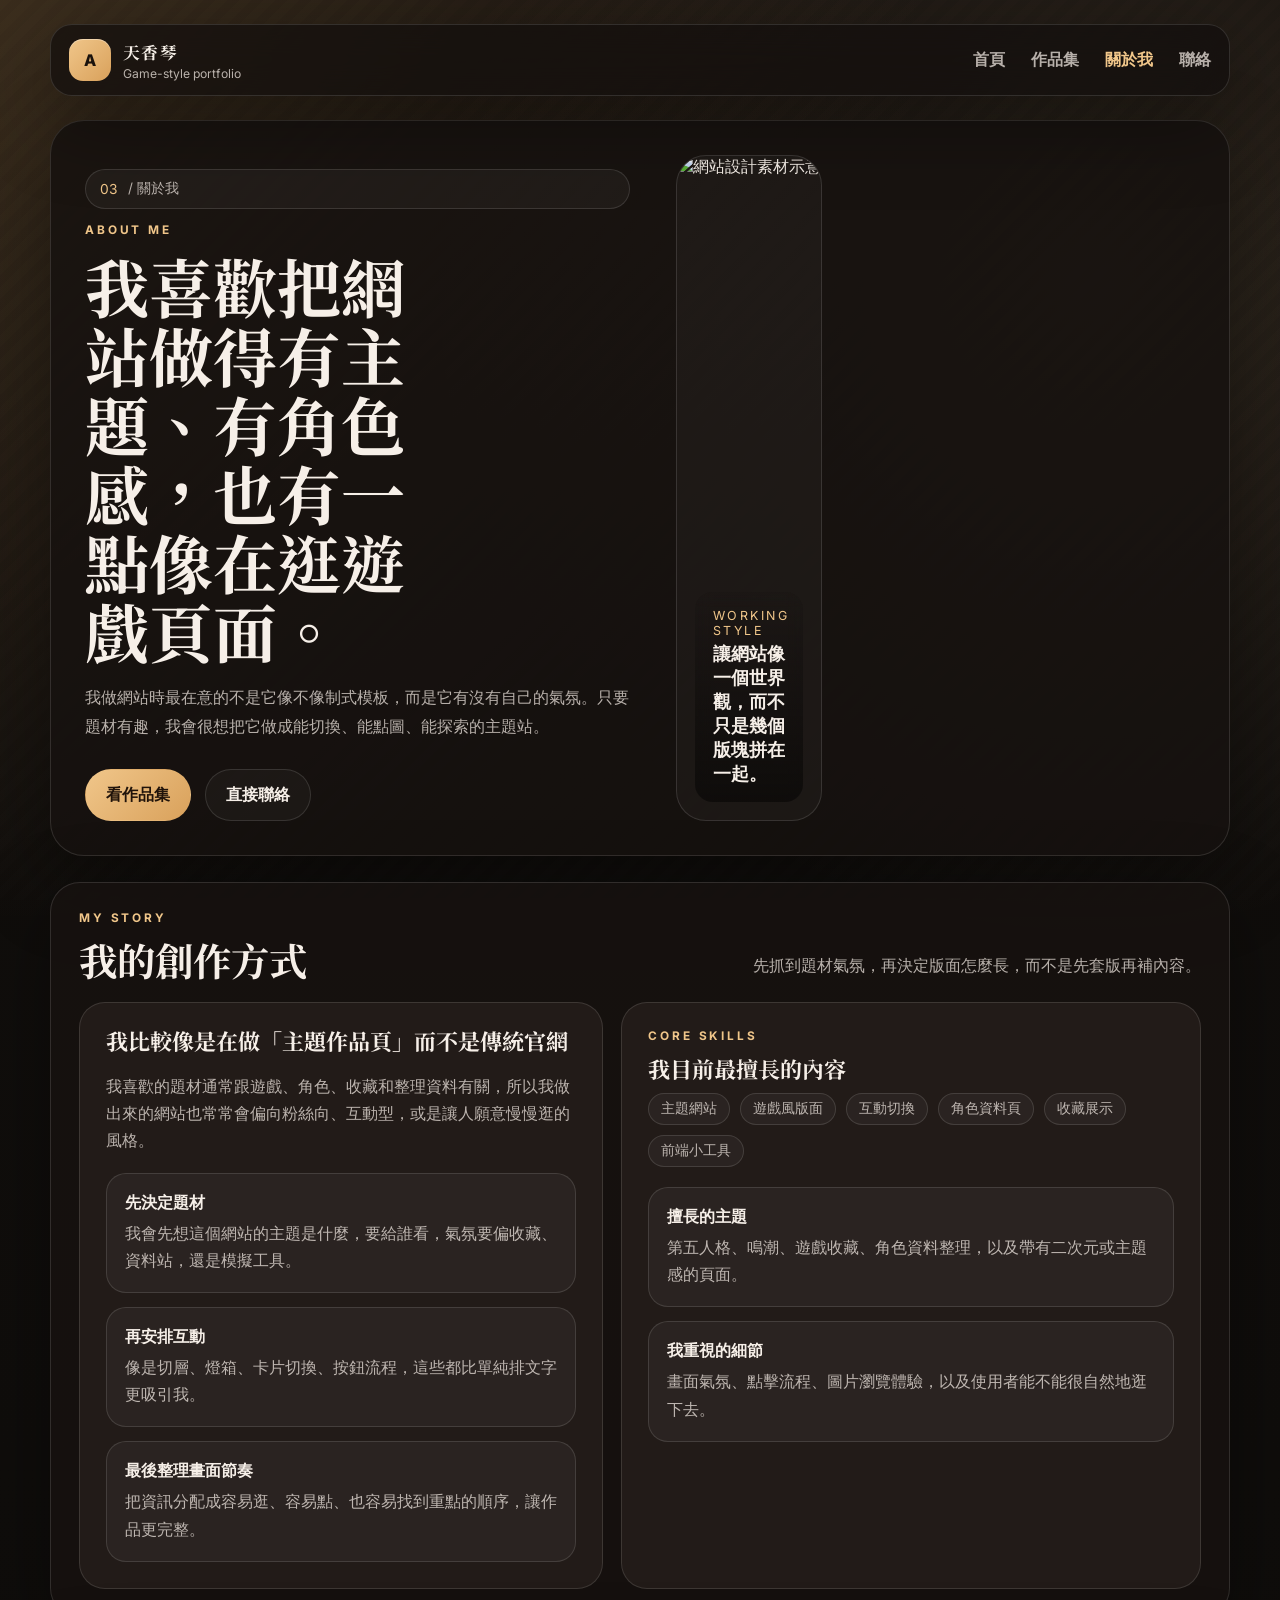
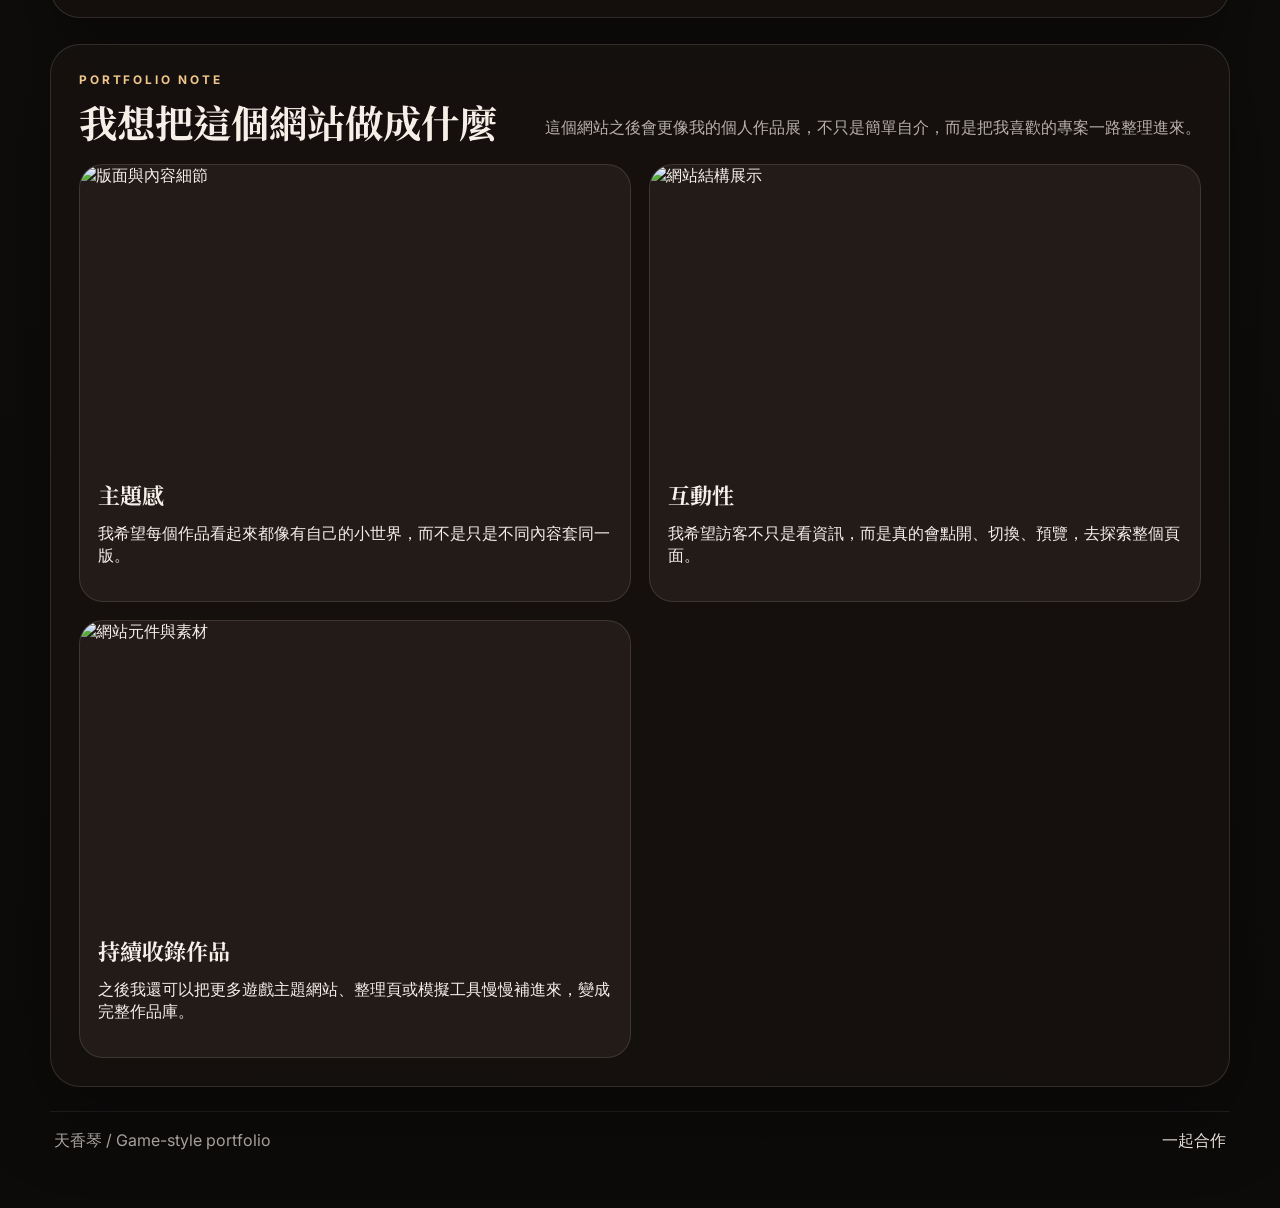
==== about.html @ 97393bc8 "Add files via upload" ====
<!DOCTYPE html>
<html lang="zh-Hant">
<head>
  <meta charset="UTF-8" />
  <meta name="viewport" content="width=device-width, initial-scale=1.0" />
  <title>關於我 | 天香琴</title>
  <meta name="description" content="天香琴的創作風格、遊戲主題偏好與作品方向。" />
  <link rel="preconnect" href="https://fonts.googleapis.com" />
  <link rel="preconnect" href="https://fonts.gstatic.com" crossorigin />
  <link href="https://fonts.googleapis.com/css2?family=Noto+Serif+TC:wght@500;600;700;900&family=Inter:wght@400;500;600;700;800&display=swap" rel="stylesheet" />
  <link rel="stylesheet" href="styles.css" />
</head>
<body>
  <div class="page-shell">
    <header class="topbar">
      <a class="brand" href="index.html">
        <span class="brand-mark">A</span>
        <span>
          <strong>天香琴</strong>
          <small>Game-style portfolio</small>
        </span>
      </a>

      <button class="menu-toggle" type="button" aria-label="切換選單" aria-expanded="false" aria-controls="site-nav">
        <span></span>
        <span></span>
      </button>

      <nav id="site-nav" class="site-nav">
        <a href="index.html">首頁</a>
        <a href="works.html">作品集</a>
        <a href="about.html">關於我</a>
        <a href="contact.html">聯絡</a>
      </nav>
    </header>

    <main>
      <section class="hero page-hero reveal">
        <div class="hero-copy">
          <p class="page-breadcrumb"><span>03</span> / 關於我</p>
          <p class="eyebrow">About me</p>
          <h1>我喜歡把網站做得有主題、有角色感，也有一點像在逛遊戲頁面。</h1>
          <p class="page-intro">
            我做網站時最在意的不是它像不像制式模板，而是它有沒有自己的氣氛。只要題材有趣，我會很想把它做成能切換、能點圖、能探索的主題站。
          </p>
          <div class="hero-actions">
            <a class="btn btn-primary" href="works.html">看作品集</a>
            <a class="btn btn-secondary" href="contact.html">直接聯絡</a>
          </div>
        </div>

        <div class="hero-visual">
          <div class="glass-card float-card">
            <img src="c01.jpg" alt="網站設計素材示意" />
            <div class="visual-caption">
              <p>Working style</p>
              <strong>讓網站像一個世界觀，而不只是幾個版塊拼在一起。</strong>
            </div>
          </div>
        </div>
      </section>

      <section class="section reveal">
        <div class="section-heading">
          <div>
            <p class="eyebrow">My story</p>
            <h2>我的創作方式</h2>
          </div>
          <p class="section-lead">先抓到題材氣氛，再決定版面怎麼長，而不是先套版再補內容。</p>
        </div>

        <div class="story-grid">
          <div class="story-panel">
            <h3>我比較像是在做「主題作品頁」而不是傳統官網</h3>
            <p class="lead">
              我喜歡的題材通常跟遊戲、角色、收藏和整理資料有關，所以我做出來的網站也常常會偏向粉絲向、互動型，或是讓人願意慢慢逛的風格。
            </p>
            <div class="timeline">
              <div class="timeline-item">
                <strong>先決定題材</strong>
                <span>我會先想這個網站的主題是什麼，要給誰看，氣氛要偏收藏、資料站，還是模擬工具。</span>
              </div>
              <div class="timeline-item">
                <strong>再安排互動</strong>
                <span>像是切層、燈箱、卡片切換、按鈕流程，這些都比單純排文字更吸引我。</span>
              </div>
              <div class="timeline-item">
                <strong>最後整理畫面節奏</strong>
                <span>把資訊分配成容易逛、容易點、也容易找到重點的順序，讓作品更完整。</span>
              </div>
            </div>
          </div>

          <div class="detail-panel">
            <p class="eyebrow">Core skills</p>
            <h3>我目前最擅長的內容</h3>
            <div class="case-meta">
              <span>主題網站</span>
              <span>遊戲風版面</span>
              <span>互動切換</span>
              <span>角色資料頁</span>
              <span>收藏展示</span>
              <span>前端小工具</span>
            </div>
            <div class="timeline" style="margin-top: 20px;">
              <div class="timeline-item">
                <strong>擅長的主題</strong>
                <span>第五人格、鳴潮、遊戲收藏、角色資料整理，以及帶有二次元或主題感的頁面。</span>
              </div>
              <div class="timeline-item">
                <strong>我重視的細節</strong>
                <span>畫面氣氛、點擊流程、圖片瀏覽體驗，以及使用者能不能很自然地逛下去。</span>
              </div>
            </div>
          </div>
        </div>
      </section>

      <section class="section reveal">
        <div class="section-heading">
          <div>
            <p class="eyebrow">Portfolio note</p>
            <h2>我想把這個網站做成什麼</h2>
          </div>
          <p class="section-lead">這個網站之後會更像我的個人作品展，不只是簡單自介，而是把我喜歡的專案一路整理進來。</p>
        </div>

        <div class="case-grid">
          <div class="case-card">
            <img src="c02.jpg" alt="版面與內容細節" />
            <div class="case-body">
              <h3>主題感</h3>
              <p>我希望每個作品看起來都像有自己的小世界，而不是只是不同內容套同一版。</p>
            </div>
          </div>
          <div class="case-card">
            <img src="c03.jpg" alt="網站結構展示" />
            <div class="case-body">
              <h3>互動性</h3>
              <p>我希望訪客不只是看資訊，而是真的會點開、切換、預覽，去探索整個頁面。</p>
            </div>
          </div>
          <div class="case-card">
            <img src="c04.jpg" alt="網站元件與素材" />
            <div class="case-body">
              <h3>持續收錄作品</h3>
              <p>之後我還可以把更多遊戲主題網站、整理頁或模擬工具慢慢補進來，變成完整作品庫。</p>
            </div>
          </div>
        </div>
      </section>

      <footer class="site-footer">
        <span>天香琴 / Game-style portfolio</span>
        <a href="contact.html">一起合作</a>
      </footer>
    </main>
  </div>

  <div class="backdrop" hidden></div>
  <script src="script.js"></script>
</body>
</html>
---- styles.css ----
:root {
  color-scheme: dark;
  --bg: #0f0d0b;
  --bg-soft: rgba(255, 255, 255, 0.05);
  --panel: rgba(23, 18, 16, 0.86);
  --panel-strong: rgba(36, 29, 25, 0.92);
  --text: #f6efe8;
  --muted: rgba(246, 239, 232, 0.72);
  --line: rgba(255, 255, 255, 0.12);
  --accent: #d9a15b;
  --accent-strong: #f0c68a;
  --shadow: 0 26px 80px rgba(0, 0, 0, 0.38);
}

* {
  box-sizing: border-box;
}

html {
  scroll-behavior: smooth;
}

body {
  margin: 0;
  font-family: "Inter", system-ui, sans-serif;
  background:
    radial-gradient(circle at top left, rgba(217, 161, 91, 0.2), transparent 30%),
    radial-gradient(circle at 85% 10%, rgba(240, 198, 138, 0.12), transparent 24%),
    linear-gradient(180deg, #120f0d 0%, #0f0d0b 52%, #0d0b0a 100%);
  color: var(--text);
}

body::before {
  content: "";
  position: fixed;
  inset: 0;
  pointer-events: none;
  opacity: 0.08;
  background-image: linear-gradient(135deg, rgba(255, 255, 255, 0.35) 25%, transparent 25%, transparent 50%, rgba(255, 255, 255, 0.35) 50%, rgba(255, 255, 255, 0.35) 75%, transparent 75%, transparent);
  background-size: 24px 24px;
  mix-blend-mode: soft-light;
}

img {
  display: block;
  width: 100%;
}

button,
input,
textarea {
  font: inherit;
}

button {
  cursor: pointer;
}

.page-shell {
  width: min(1180px, calc(100% - 32px));
  margin: 0 auto;
  padding: 24px 0 56px;
}

.topbar {
  position: sticky;
  top: 18px;
  z-index: 20;
  display: flex;
  align-items: center;
  justify-content: space-between;
  gap: 16px;
  padding: 14px 18px;
  margin-bottom: 24px;
  border: 1px solid var(--line);
  border-radius: 22px;
  background: rgba(18, 15, 13, 0.72);
  backdrop-filter: blur(18px);
  box-shadow: var(--shadow);
}

.brand {
  display: inline-flex;
  align-items: center;
  gap: 12px;
  color: var(--text);
  text-decoration: none;
}

.brand strong,
.brand small {
  display: block;
}

.brand strong {
  font-family: "Noto Serif TC", serif;
  font-size: 1.05rem;
  letter-spacing: 0.08em;
}

.brand small {
  color: var(--muted);
  font-size: 0.76rem;
  margin-top: 2px;
}

.brand-mark {
  width: 42px;
  height: 42px;
  border-radius: 14px;
  display: grid;
  place-items: center;
  color: #1a120c;
  font-weight: 800;
  background: linear-gradient(135deg, var(--accent-strong), var(--accent));
  box-shadow: inset 0 1px 0 rgba(255, 255, 255, 0.35);
}

.site-nav {
  display: flex;
  align-items: center;
  gap: 26px;
}

.site-nav a {
  color: var(--muted);
  text-decoration: none;
  font-weight: 600;
}

.site-nav a:hover {
  color: var(--text);
}

.site-nav a.is-active {
  color: var(--accent-strong);
}

.menu-toggle {
  display: none;
  width: 46px;
  height: 46px;
  border: 1px solid var(--line);
  border-radius: 14px;
  background: rgba(255, 255, 255, 0.03);
}

.menu-toggle span {
  display: block;
  width: 18px;
  height: 2px;
  margin: 0 auto;
  background: var(--text);
  border-radius: 999px;
}

.menu-toggle span + span {
  margin-top: 5px;
}

.hero,
.section,
.member-panel,
.contact-panel {
  border: 1px solid var(--line);
  background: var(--panel);
  box-shadow: var(--shadow);
}

.hero {
  display: grid;
  grid-template-columns: 1.05fr 0.95fr;
  gap: 28px;
  padding: 34px;
  border-radius: 34px;
  overflow: hidden;
}

.hero-copy {
  display: flex;
  flex-direction: column;
  justify-content: center;
}

.eyebrow {
  margin: 0 0 14px;
  color: var(--accent-strong);
  text-transform: uppercase;
  letter-spacing: 0.24em;
  font-size: 0.74rem;
  font-weight: 700;
}

h1,
h2,
h3 {
  margin: 0;
  font-family: "Noto Serif TC", serif;
  line-height: 1.08;
}

h1 {
  font-size: clamp(2.6rem, 5vw, 5.5rem);
  max-width: 9ch;
}

h2 {
  font-size: clamp(2rem, 3vw, 3rem);
}

h3 {
  font-size: 1.38rem;
}

.lead,
.about-panel p,
.member-copy p,
.work-card p {
  color: var(--muted);
  line-height: 1.7;
  font-size: 1rem;
}

.lead {
  max-width: 58ch;
  margin: 20px 0 0;
}

.hero-actions {
  display: flex;
  flex-wrap: wrap;
  gap: 14px;
  margin-top: 28px;
}

.btn {
  display: inline-flex;
  align-items: center;
  justify-content: center;
  min-height: 52px;
  padding: 0 20px;
  border-radius: 999px;
  text-decoration: none;
  border: 1px solid transparent;
  font-weight: 700;
}

.btn-primary {
  background: linear-gradient(135deg, var(--accent-strong), var(--accent));
  color: #20130a;
}

.btn-secondary {
  border-color: var(--line);
  color: var(--text);
  background: rgba(255, 255, 255, 0.03);
}

.hero-stats {
  display: grid;
  grid-template-columns: repeat(3, minmax(0, 1fr));
  gap: 14px;
  margin-top: 34px;
}

.hero-stats div,
.info-card,
.contact-aside div {
  padding: 18px;
  border-radius: 22px;
  background: var(--bg-soft);
  border: 1px solid var(--line);
}

.hero-stats strong,
.info-card strong,
.contact-aside strong {
  display: block;
  margin-bottom: 6px;
  font-size: 1.2rem;
}

.hero-stats span,
.info-card span,
.contact-aside span {
  color: var(--muted);
  font-size: 0.92rem;
}

.hero-visual {
  display: flex;
  align-items: stretch;
}

.glass-card {
  position: relative;
  overflow: hidden;
  border-radius: 30px;
  border: 1px solid rgba(255, 255, 255, 0.12);
  background: rgba(255, 255, 255, 0.03);
}

.float-card {
  min-height: 100%;
}

.float-card img {
  height: 100%;
  object-fit: cover;
}

.visual-caption {
  position: absolute;
  left: 18px;
  right: 18px;
  bottom: 18px;
  padding: 16px 18px;
  border-radius: 18px;
  background: linear-gradient(180deg, rgba(12, 10, 9, 0.05), rgba(12, 10, 9, 0.82));
  backdrop-filter: blur(8px);
}

.visual-caption p {
  margin: 0 0 4px;
  color: var(--accent-strong);
  font-size: 0.78rem;
  text-transform: uppercase;
  letter-spacing: 0.2em;
}

.visual-caption strong {
  font-size: 1.1rem;
}

.page-hero {
  display: grid;
  grid-template-columns: 1.04fr 0.96fr;
  gap: 28px;
}

.page-hero .hero-copy,
.page-hero .hero-visual {
  min-height: 100%;
}

.page-hero .hero-copy {
  padding-right: 18px;
}

.page-hero .hero-visual .glass-card {
  min-height: 100%;
}

.page-intro {
  max-width: 62ch;
  margin: 18px 0 0;
  color: var(--muted);
  line-height: 1.8;
}

.page-breadcrumb {
  display: inline-flex;
  align-items: center;
  gap: 10px;
  padding: 10px 14px;
  border-radius: 999px;
  background: rgba(255, 255, 255, 0.04);
  border: 1px solid var(--line);
  color: var(--muted);
  font-size: 0.86rem;
}

.page-breadcrumb span {
  color: var(--accent-strong);
}

.section-lead {
  max-width: 68ch;
  margin: 0;
  color: var(--muted);
  line-height: 1.8;
}

.case-grid,
.story-grid,
.contact-layout {
  display: grid;
  gap: 18px;
}

.case-grid {
  grid-template-columns: repeat(12, 1fr);
}

.case-card {
  grid-column: span 6;
  overflow: hidden;
  border-radius: 24px;
  border: 1px solid var(--line);
  background: var(--panel-strong);
}

.case-card img {
  width: 100%;
  height: 300px;
  object-fit: cover;
}

.case-card .case-body {
  padding: 18px;
}

.case-meta {
  display: flex;
  flex-wrap: wrap;
  gap: 10px;
  margin-top: 12px;
}

.case-meta span,
.chip {
  display: inline-flex;
  align-items: center;
  min-height: 32px;
  padding: 0 12px;
  border-radius: 999px;
  border: 1px solid var(--line);
  background: rgba(255, 255, 255, 0.04);
  color: var(--muted);
  font-size: 0.86rem;
}

.story-grid {
  grid-template-columns: 0.95fr 1.05fr;
}

.story-panel,
.detail-panel {
  padding: 26px;
  border-radius: 26px;
  border: 1px solid var(--line);
  background: var(--panel-strong);
}

.timeline {
  display: grid;
  gap: 14px;
  margin-top: 18px;
}

.timeline-item {
  padding: 18px;
  border-radius: 20px;
  background: rgba(255, 255, 255, 0.04);
  border: 1px solid var(--line);
}

.timeline-item strong,
.timeline-item span {
  display: block;
}

.timeline-item span {
  margin-top: 6px;
  color: var(--muted);
  line-height: 1.7;
}

.contact-layout {
  grid-template-columns: 1.05fr 0.95fr;
}

.contact-note {
  padding: 18px;
  border-radius: 22px;
  border: 1px solid var(--line);
  background: rgba(255, 255, 255, 0.04);
  color: var(--muted);
  line-height: 1.7;
}

.access-form,
.inbox-list {
  display: grid;
  gap: 16px;
}

.message-card,
.empty-state {
  padding: 22px;
  border-radius: 24px;
  border: 1px solid var(--line);
  background: var(--panel-strong);
}

.message-head {
  display: flex;
  align-items: start;
  justify-content: space-between;
  gap: 16px;
}

.message-head h3 {
  margin-bottom: 6px;
}

.message-head p,
.empty-state p,
.message-body {
  margin: 0;
  color: var(--muted);
  line-height: 1.8;
}

.message-body {
  margin-top: 16px;
}

.form-status {
  min-height: 1.4em;
  margin: 0;
  color: var(--muted);
}

.form-status[data-tone="success"] {
  color: #b9f0ba;
}

.form-status[data-tone="error"] {
  color: #ffb8b0;
}

.site-footer {
  display: flex;
  align-items: center;
  justify-content: space-between;
  gap: 16px;
  margin-top: 24px;
  padding: 18px 4px 0;
  color: var(--muted);
  border-top: 1px solid rgba(255, 255, 255, 0.08);
}

.site-footer a {
  color: var(--text);
  text-decoration: none;
}

.site-footer a:hover {
  color: var(--accent-strong);
}

.section {
  margin-top: 26px;
  padding: 28px;
  border-radius: 30px;
}

.section-heading {
  display: flex;
  align-items: end;
  justify-content: space-between;
  gap: 18px;
  margin-bottom: 22px;
}

.work-grid {
  display: grid;
  grid-template-columns: repeat(12, 1fr);
  gap: 18px;
}

.work-card {
  grid-column: span 4;
  overflow: hidden;
  border-radius: 24px;
  border: 1px solid var(--line);
  background: var(--panel-strong);
}

.work-card-large {
  grid-column: span 8;
}

.work-card img {
  width: 100%;
  height: 280px;
  object-fit: cover;
}

.work-card-large img {
  height: 320px;
}

.work-card div {
  padding: 18px;
}

.split {
  display: grid;
  grid-template-columns: 1.1fr 0.9fr;
  gap: 18px;
}

.about-panel,
.info-stack,
.member-copy,
.login-form,
.contact-form,
.contact-aside {
  display: flex;
  flex-direction: column;
  gap: 16px;
}

.about-panel,
.member-copy {
  padding: 26px;
  border-radius: 26px;
  border: 1px solid var(--line);
  background: var(--panel-strong);
}

.feature-list {
  list-style: none;
  padding: 0;
  margin: 10px 0 0;
  display: grid;
  gap: 12px;
}

.feature-list li {
  padding-left: 18px;
  position: relative;
  color: var(--text);
}

.feature-list li::before {
  content: "";
  position: absolute;
  left: 0;
  top: 0.7em;
  width: 8px;
  height: 8px;
  border-radius: 50%;
  background: var(--accent-strong);
}

.info-stack {
  justify-content: space-between;
}

.member-panel,
.contact-panel {
  border-radius: 28px;
  padding: 18px;
  display: grid;
  grid-template-columns: 0.95fr 1.05fr;
  gap: 18px;
}

.login-form,
.contact-form {
  padding: 4px;
}

label {
  display: grid;
  gap: 10px;
}

label span {
  color: var(--muted);
  font-size: 0.92rem;
  font-weight: 600;
}

input,
textarea {
  width: 100%;
  border: 1px solid var(--line);
  border-radius: 18px;
  background: rgba(255, 255, 255, 0.03);
  color: var(--text);
  padding: 15px 16px;
  outline: none;
}

input::placeholder,
textarea::placeholder {
  color: rgba(246, 239, 232, 0.38);
}

input:focus,
textarea:focus {
  border-color: rgba(240, 198, 138, 0.5);
  box-shadow: 0 0 0 4px rgba(217, 161, 91, 0.12);
}

.contact-panel {
  grid-template-columns: 1.15fr 0.85fr;
}

.contact-aside {
  justify-content: space-between;
}

.reveal {
  opacity: 0;
  transform: translateY(26px);
  transition: opacity 0.8s ease, transform 0.8s ease;
}

.reveal.is-visible {
  opacity: 1;
  transform: translateY(0);
}

.backdrop {
  position: fixed;
  inset: 0;
  z-index: 15;
  background: rgba(7, 6, 5, 0.5);
  backdrop-filter: blur(2px);
}

.backdrop[hidden] {
  display: none;
}

.float-card {
  animation: drift 10s ease-in-out infinite;
}

@keyframes drift {
  0%,
  100% {
    transform: translateY(0px);
  }
  50% {
    transform: translateY(-8px);
  }
}

@media (max-width: 1080px) {
  .hero,
  .split,
  .member-panel,
  .contact-panel {
    grid-template-columns: 1fr;
  }

  .work-card,
  .work-card-large {
    grid-column: span 12;
  }

  .work-card-large img,
  .work-card img {
    height: 260px;
  }
}

@media (max-width: 820px) {
  .page-shell {
    width: min(100% - 20px, 1180px);
    padding-top: 14px;
  }

  .topbar {
    position: relative;
    top: 0;
    flex-wrap: wrap;
  }

  .menu-toggle {
    display: inline-grid;
    place-content: center;
  }

  .site-nav {
    width: 100%;
    display: none;
    flex-direction: column;
    align-items: flex-start;
    gap: 14px;
    padding-top: 12px;
    border-top: 1px solid var(--line);
  }

  .site-nav.is-open {
    display: flex;
  }

  .hero,
  .section,
  .member-panel,
  .contact-panel {
    padding: 20px;
    border-radius: 24px;
  }

  .hero-stats {
    grid-template-columns: 1fr;
  }

  .section-heading {
    flex-direction: column;
    align-items: flex-start;
  }

  .message-head {
    flex-direction: column;
  }
}

@media (prefers-reduced-motion: reduce) {
  html {
    scroll-behavior: auto;
  }

  *,
  *::before,
  *::after {
    animation-duration: 0.01ms !important;
    animation-iteration-count: 1 !important;
    transition-duration: 0.01ms !important;
  }
}
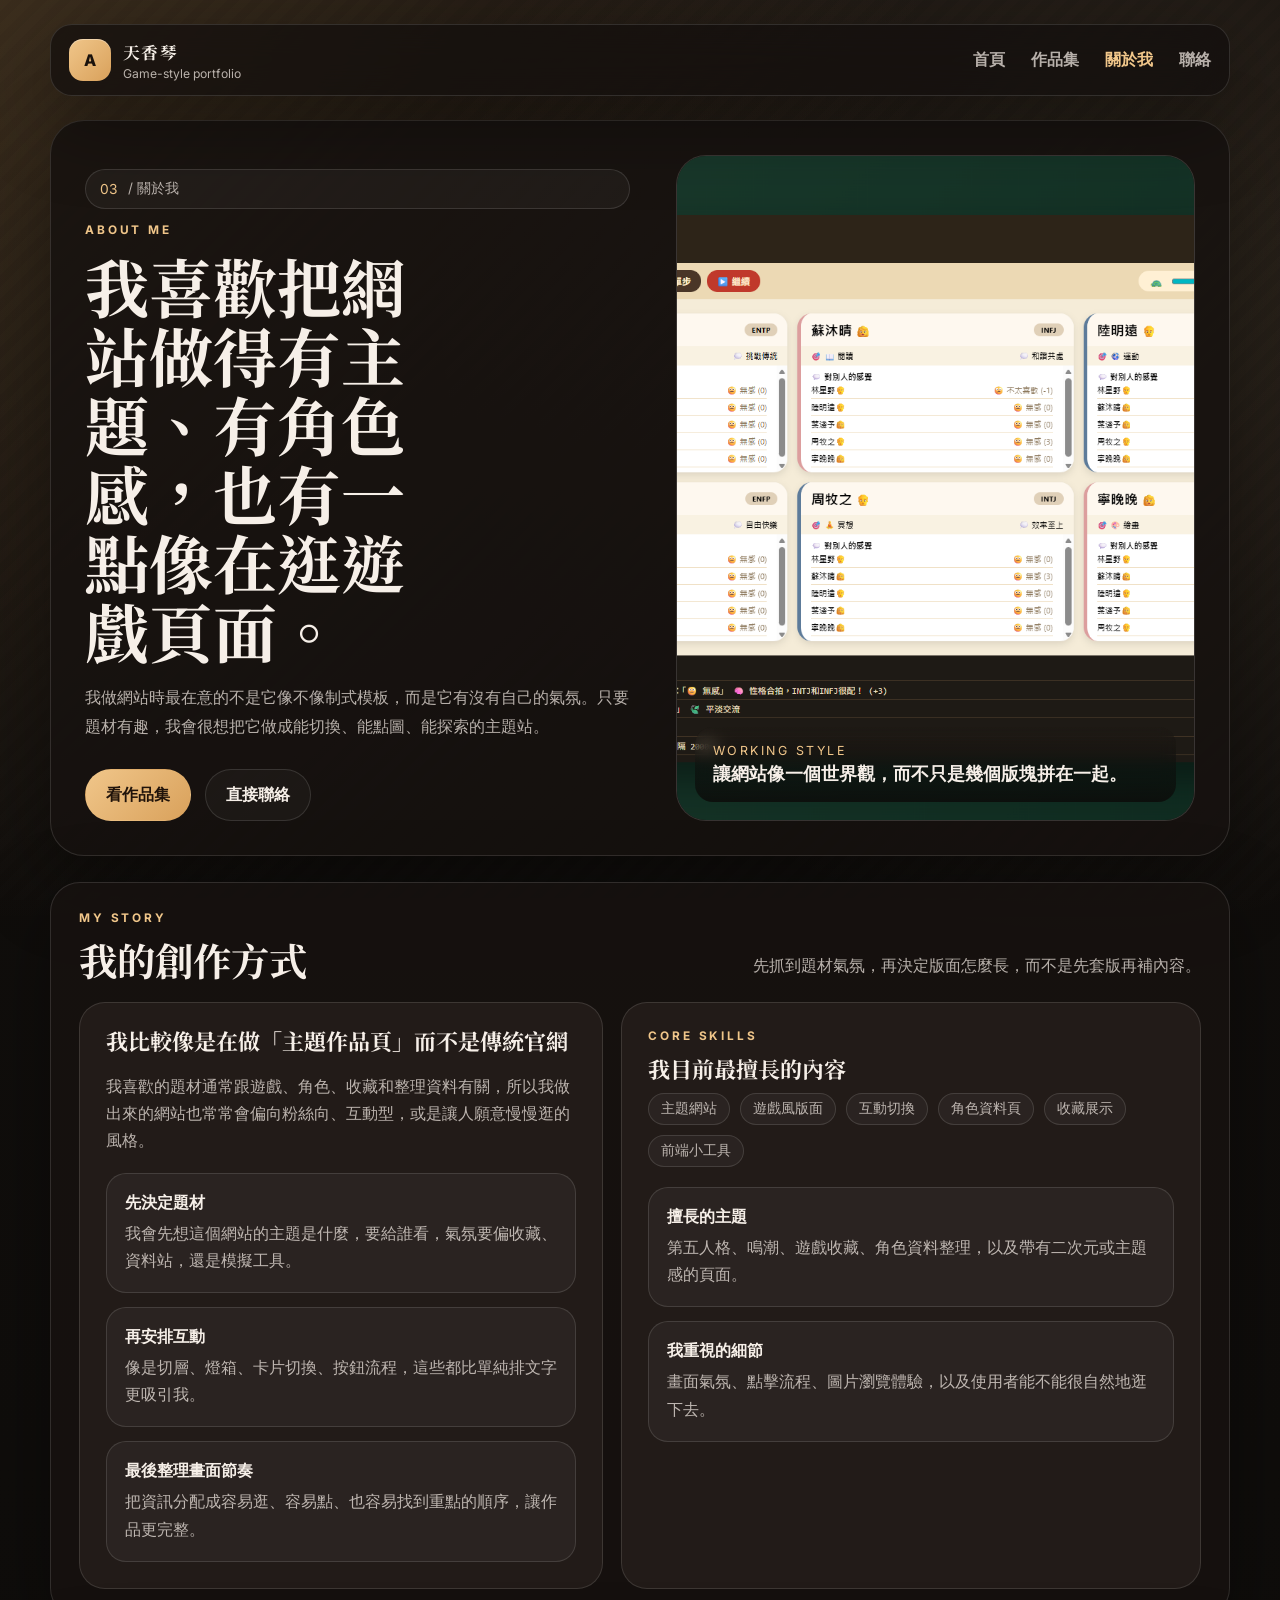
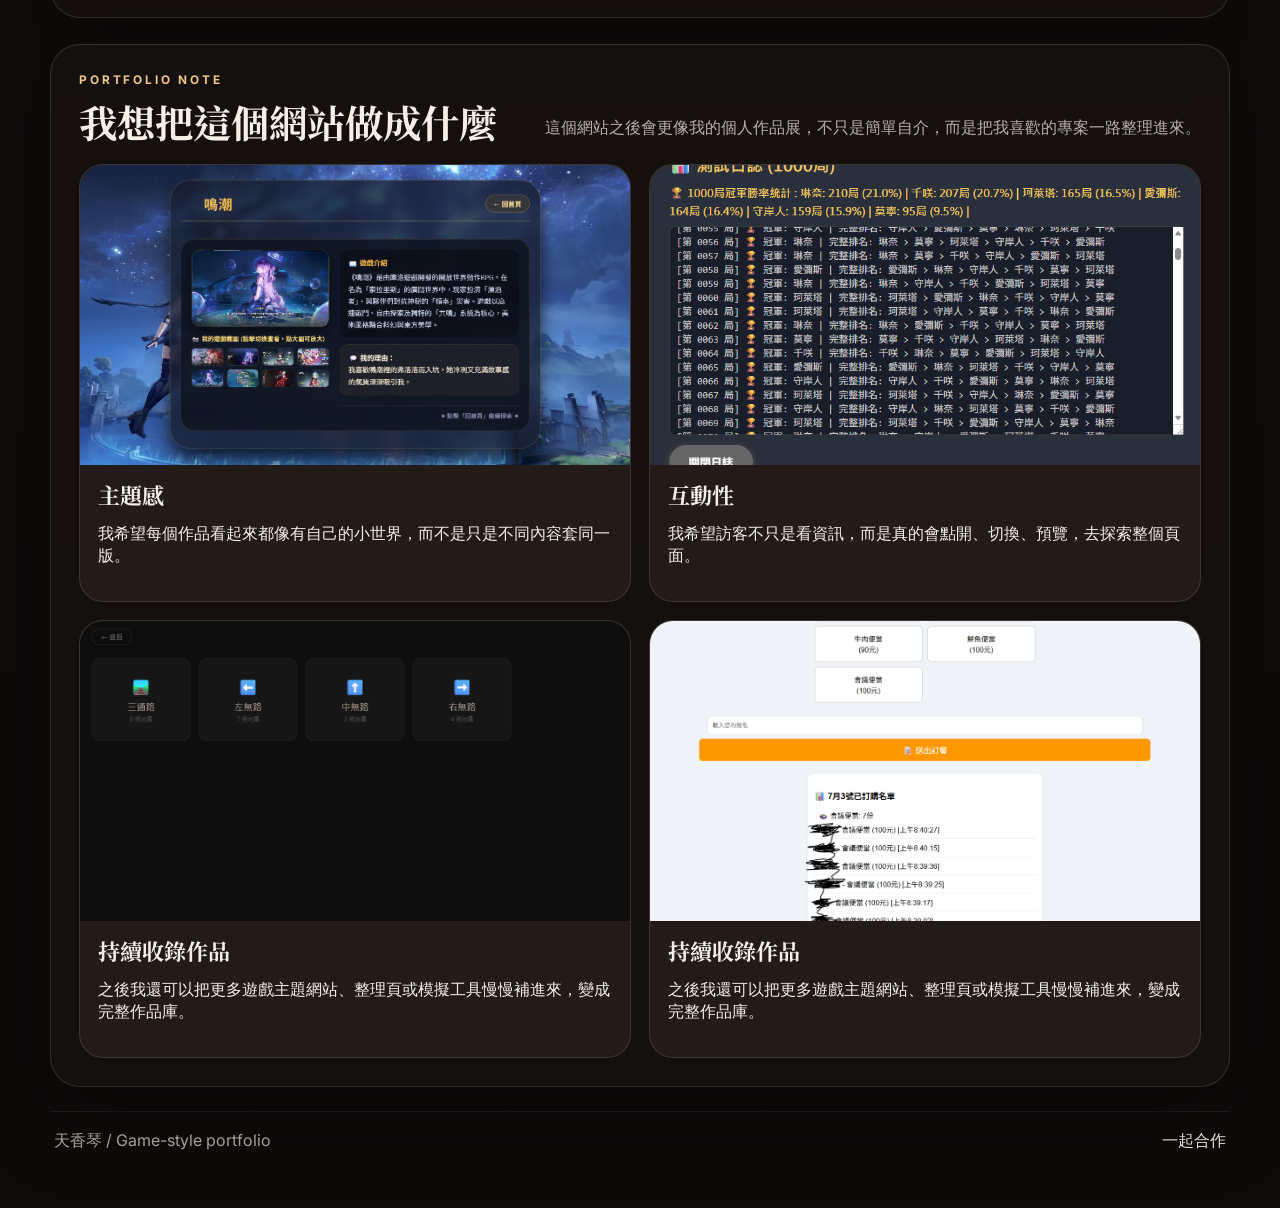
==== commit 576626fb: "Add files via upload" ====
--- a/about.html
+++ b/about.html
@@ -51,7 +51,7 @@
 
         <div class="hero-visual">
           <div class="glass-card float-card">
-            <img src="c01.jpg" alt="網站設計素材示意" />
+            <img src="works-10.png" alt="網站設計素材示意" />
             <div class="visual-caption">
               <p>Working style</p>
               <strong>讓網站像一個世界觀，而不只是幾個版塊拼在一起。</strong>
@@ -127,21 +127,28 @@
 
         <div class="case-grid">
           <div class="case-card">
-            <img src="c02.jpg" alt="版面與內容細節" />
+            <img src="works-8.png" alt="版面與內容細節" />
             <div class="case-body">
               <h3>主題感</h3>
               <p>我希望每個作品看起來都像有自己的小世界，而不是只是不同內容套同一版。</p>
             </div>
           </div>
           <div class="case-card">
-            <img src="c03.jpg" alt="網站結構展示" />
+            <img src="works-7.png" alt="網站結構展示" />
             <div class="case-body">
               <h3>互動性</h3>
               <p>我希望訪客不只是看資訊，而是真的會點開、切換、預覽，去探索整個頁面。</p>
             </div>
           </div>
           <div class="case-card">
-            <img src="c04.jpg" alt="網站元件與素材" />
+            <img src="works-6.png" alt="網站元件與素材" />
+            <div class="case-body">
+              <h3>持續收錄作品</h3>
+              <p>之後我還可以把更多遊戲主題網站、整理頁或模擬工具慢慢補進來，變成完整作品庫。</p>
+            </div>
+          </div>
+          <div class="case-card">
+            <img src="works-5.png" alt="網站元件與素材" />
             <div class="case-body">
               <h3>持續收錄作品</h3>
               <p>之後我還可以把更多遊戲主題網站、整理頁或模擬工具慢慢補進來，變成完整作品庫。</p>
@@ -149,6 +156,7 @@
           </div>
         </div>
       </section>
+
 
       <footer class="site-footer">
         <span>天香琴 / Game-style portfolio</span>
